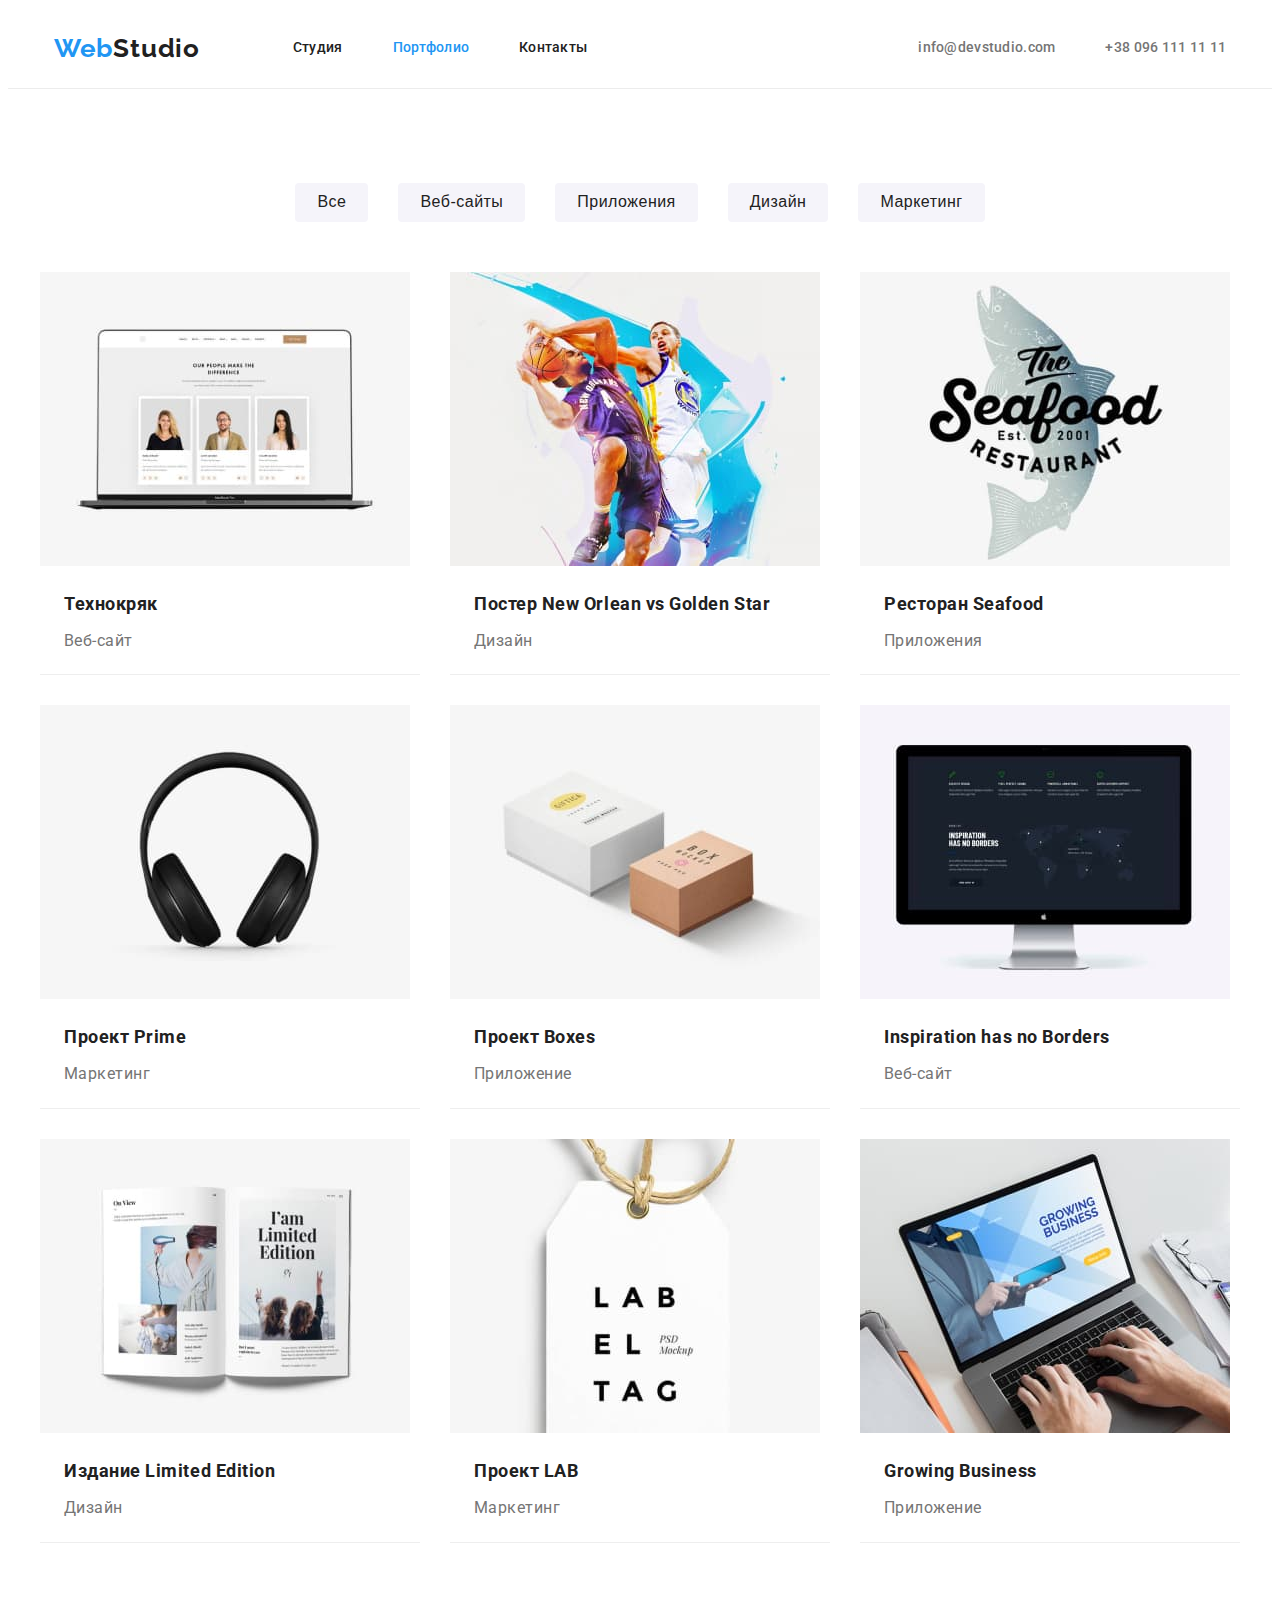
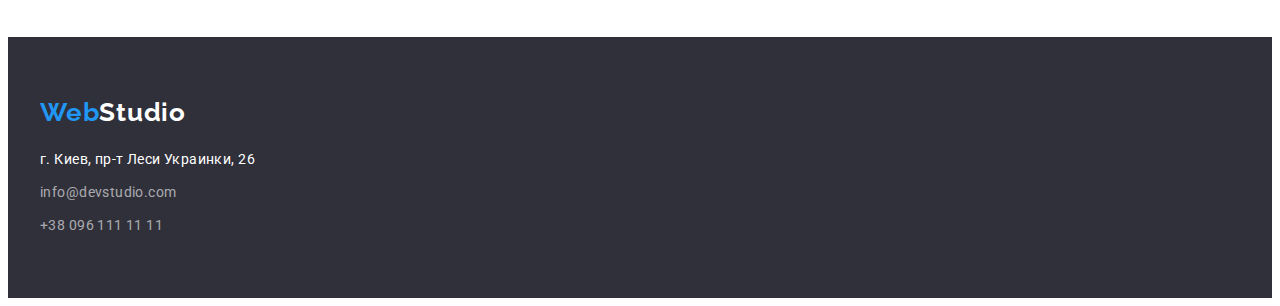
==== portfolio.html @ 439fa6ab "copy hw3" ====
<!DOCTYPE html>
<html lang="ru">
    <head>
   
        <meta charset="UTF-8">
        <meta http-equiv="X-UA-Compatible" content="IE=edge">
        <meta name="viewport" content="width=device-width, initial-scale=1.0">
        <title>Portfolio</title>
        
        <link rel="preconnect" href="https://fonts.googleapis.com">
        <link rel="preconnect" href="https://fonts.gstatic.com" crossorigin>
        <link
        rel="stylesheet"
        href="https://cdnjs.cloudflare.com/ajax/libs/modern-normalize/1.1.0/modern-normalize.min.css"
        integrity="sha512-wpPYUAdjBVSE4KJnH1VR1HeZfpl1ub8YT/NKx4PuQ5NmX2tKuGu6U/JRp5y+Y8XG2tV+wKQpNHVUX03MfMFn9Q=="
        crossorigin="anonymous"
        referrerpolicy="no-referrer"
        />
        <link href="https://fonts.googleapis.com/css2?family=Raleway:wght@700&family=Roboto:wght@400;500;700;900&display=swap" rel="stylesheet">
        <link rel="stylesheet" href="./css/styles.css">
    </head>
    <body>
      <header class="header">
          <div class="container header-container">
             <a  class="logo link" href="./index.html" lang="en"><span class="logo-span">Web</span>Studio</a>
             <nav class="header-nav ">
                 <ul class="list header-nav-list" >
                   <li class="header-nav-item">
                       <a class="link header-nav-link " href="./index.html">Студия</a>
                   </li>
                   <li class="header-nav-item">
                       <a class="link header-nav-link curent" href="./portfolio.html">Портфолио</a>
                   </li>
                   <li class="header-nav-item">
                       <a class="link header-nav-link" href="">Контакты</a>
                   </li>
                 </ul>
             </nav>
             <ul class="list header-contacts">
                 <li class="header-contact-item">
                     <a class="link header-contacts-link" href="mailto:info@devstudio.com">info@devstudio.com</a>
                </li>
                 <li>
                     <a class="link header-contacts-link" href="tel:+380961111111">+38 096 111 11 11</a>
                </li>
             </ul>
          </div>
      </header>
  <main>
      <section>
          <div class="container">
          <h2 class="visually-hidden"> Примеры работ</h2>
          <ul class="list button-list">
              <li class="button-item" >
                  <button class="portfolio-button" type="button">Все</button> 
            </li>
              <li class="button-item">
                  <button class="portfolio-button" type="button">Веб-сайты</button> 
            </li>
              <li class="button-item">
                  <button class="portfolio-button" type="button">Приложения</button> 
            </li>
              <li class="button-item">
                  <button class="portfolio-button" type="button">Дизайн</button> 
            </li>
              <li class="button-item">
                  <button class="portfolio-button" type="button">Маркетинг</button> 
            </li>
          </ul>
          <ul class="list examp-list">
              <li class="examp-item">
                  <img src="./images/prtf1.jpg" alt="Веб-сайт" width="370">
                  <h3 class="item-title examp-item-title">Технокряк</h3>
                  <p class="item-text examp-item-text">Веб-сайт</p>
              </li>
              <li  class="examp-item">
                  <img src="./images/prtf2.jpg" alt="Постер" width="370">
                  <h3 class="item-title examp-item-title">Постер New Orlean vs Golden Star</h3>
                  <p class="item-text examp-item-text">Дизайн</p>
              </li>
              <li  class="examp-item">
                  <img src="./images/prtf3.jpg" alt="рыба" width="370">
                  <h3 class="item-title examp-item-title">Ресторан Seafood</h3>
                  <p class="item-text examp-item-text">Приложения</p>
              </li>
              <li  class="examp-item">
                  <img src="./images/prtf4.jpg" alt="наушники" width="370">
                  <h3 class="item-title examp-item-title">Проект Prime</h3>
                  <p class="item-text examp-item-text" >Маркетинг</p>
              </li>
              <li  class="examp-item">
                  <img src="./images/prtf5.jpg" alt="коробки" width="370">
                  <h3 class="item-title examp-item-title">Проект Boxes</h3>
                  <p class="item-text examp-item-text">Приложение</p>
              </li>
              <li class="examp-item">
                  <img src="./images/prtf6.jpg" alt="черный Веб-сайт" width="370">
                  <h3 class="item-title examp-item-title">Inspiration has no Borders</h3>
                  <p class="item-text examp-item-text">Веб-сайт</p>
              </li>
              <li class="examp-item">
                  <img src="./images/prtf7.jpg" alt="книга" width="370">
                  <h3 class="item-title examp-item-title">Издание Limited Edition</h3>
                  <p class="item-text examp-item-text">Дизайн</p>
              </li>
              <li  class="examp-item">
                  <img src="./images/prtf8.jpg" alt="Этикетка" width="370">
                  <h3 class="item-title examp-item-title">Проект LAB</h3>
                  <p class="item-text examp-item-text">Маркетинг</p>
              </li>
              <li class="examp-item">
                  <img src="./images/prtf9.jpg" alt="ноутбук" width="370">
                  <h3 class="item-title examp-item-title">Growing Business</h3>
                  <p class="item-text examp-item-text">Приложение</p>
              </li>
              

          </ul>
        </div>

      </section>

  </main>
  <footer class="footer">
    <div class="container footer-container">
      <a  class="footer-logo logo link" href="" lang="en"><span class="logo-span">Web</span>Studio</a>
     <address class="address">
         <ul class="list" >
         <li class="footer-list-item">
             <a class="link address-link" target="_blank" rel="noopener noreferrer" href="https://www.google.com/maps/place/%D0%B1%D1%83%D0%BB.+%D0%9B%D0%B5%D1%81%D0%B8+%D0%A3%D0%BA%D1%80%D0%B0%D0%B8%D0%BD%D0%BA%D0%B8,+26,+%D0%9A%D0%B8%D0%B5%D0%B2,+02000/@50.4265807,30.5361971,17z/data=!3m1!4b1!4m5!3m4!1s0x40d4cf0e033ecbe9:0x57a4dffefec77da0!8m2!3d50.4265807!4d30.5383858">г. Киев, пр-т Леси Украинки, 26</a>
         </li>
         <li class="footer-list-item">
             <a class="link footer-contacts" href="mailto:info@devstudio.com">info@devstudio.com</a>
         </li>
         <li class="footer-list-item">
             <a class="link footer-contacts" href="tel:+380961111111">+38 096 111 11 11</a>
         </li>
     </ul>

     </address>
    </div>
     


 </footer>

</body>
</html>
---- css/styles.css ----
body{font-family: 'Roboto',sans-serif;
  background-color: var(--background-color-main);
  line-height: 1.71;
  letter-spacing: 0.03em;
  color:var(--color-main);
  font-size: 14px;
  font-weight: 400;
}

:root {--background-color-main: #FFFFFF;
       --background-color-2: #2F303A;
       --color-main: #757575;
       --color-2: #FFFFFF;
       --color-h: #212121;
      } 
/* -----------------utility styles-------- */
p,
h1,
h2,
h3,
h4,
h5,
h6 {
    margin: 0;
}

ul {
    margin: 0;
    padding: 0;
}

img {
    display: block;
}

.link{
  text-decoration: none;
}

.list{
  list-style: none;
}

.title{
    font-weight: 700;
   font-size: 36px;
   line-height: 1.16;
   text-align: center;
   letter-spacing: 0.03em;
   color:var(--color-h); 
}

.item-title{
  font-weight: 700;
  font-size: 14px;
  line-height: 1.14;
  letter-spacing: 0.03em;
  color: var(--color-h);
}

.item-text{
  font-size: 14px;
  line-height: 1.71;
  letter-spacing: 0.03em;
  color:var(--color-main);
}

.visually-hidden {
  position: absolute;
  white-space: nowrap;
  width: 1px;
  height: 1px;
  overflow: hidden;
  border: 0;
  padding: 0;
  clip: rect(0 0 0 0);
  clip-path: inset(50%);
  margin: -1px;
}

.container {
  width: 1200px;
  padding-left: 15px;
  padding-right: 15px;
  margin-left: auto;
 margin-right: auto;
 /* outline: 2px solid orangered; */
 justify-content: center;
}




/*------------ HEADER -----------------*/
.header{
  border-bottom: 1px solid #ECECEC;
}

.header-container{
  display: flex ;
  align-items: center;

}

.logo{
 font-weight: 700;
 font-size: 26px;
 line-height: 1.19;
 letter-spacing: 0.03em;
 color: var(--color-h);
 font-family: "Raleway",sans-serif;
}

.logo-span{
  color: #2196F3;
}

.header-nav-list{
  display: flex;
  margin-left: 93px;
}

.header-nav-item:not(:last-child){
  margin-right: 50px;
}

.header-contacts{
  display: flex;
  margin-left: 331px;
}

.header-contact-item{
  margin-right: 50px;
}

.header-nav-link{color: var(--color-h);
  font-weight: 500;
  font-size: 14px;
  line-height: 1.14;
  letter-spacing: 0.02em;
  padding-top: 32px;
  padding-bottom: 32px;
  display: block;
   
}

.header-contacts-link{
  color: var(--color-main);
  font-weight: 500;
  font-size: 14px;
  line-height: 1.14;
  letter-spacing: 0.02em;
  padding-top: 32px;
  padding-bottom: 32px;
  display: block;
}


.curent{
  color: #2196F3;
}
 
.header-contacts .link:focus,
.header-contacts .link:hover,
.header-nav .link:hover,
.header-nav .link:focus{
  color: #2196F3;
}

/*------------ HERO -----------------*/
.hero{
  background-color: var(--background-color-2);
}

.hero-container{
  min-height: 600px;
  text-align: center;
  width: 1200px;
  margin-left: auto;
  margin-right: auto;
 
}


.hero-title{
  display: block;
  font-weight: 900;
  font-size: 44px;
  line-height: 1.36;
  
  letter-spacing: 0.06em;
  text-transform: uppercase;
  color:var(--color-2);
  padding: 200px 252px 0px 252px;
  
}

.hero-button{
  font-family: "Roboto", sans-serif;
  font-weight: 700;
  font-size: 16px;
  line-height: 1.87;
  letter-spacing: 0.06em;
  color:var(--color-2);
  background-color: #2196F3;
  cursor: pointer;
  margin-top:30px;
  min-width: 200px;
  min-height: 50px;
  padding: 10px 32px 10px 32px;
  border-radius: 4px;
  border: none;

}
/*------------ ADVANTAGES -----------------*/
.adv-list{
  display: flex;
  padding-top: 94px;
  padding-bottom: 4px;
}

.adv-item:not(:last-child){
  margin-right: 30px;
}

.adv-item-title{
  text-transform: uppercase;
}

.adv-item-text{
 margin-top: 10px;
 width: 270px;
 min-height: 75px;
}

/*------------ WORKS -----------------*/
 .works-container{
 padding-bottom: 94px;
 padding-top: 94px;
}

.works-list{
 display: flex;
 margin-top: 50px;
}
.works-list-item:not(:last-child){
  margin-right: 30px;
}
 
/*------------ TEAM -----------------*/
.team{
 background-color:  #F5F4FA;
}

.team-container{ 
  padding-bottom: 94px;
  padding-top: 94px;
}

.team-list{
  display:flex;
  margin-top: 50px;

}

.team-list-item{
  background-color: var(--background-color-main);
  text-align: center;
  padding-bottom: 30px;
  box-shadow: 0px 1px 3px rgba(0, 0, 0, 0.12), 0px 1px 1px rgba(0, 0, 0, 0.14), 0px 2px 1px rgba(0, 0, 0, 0.2);
  border-radius: 0px 0px 4px 4px;
  display: block;

}

.team-list-item:not(:last-child){
  margin-right: 30px;
}

.team-item-title{
    margin-top: 30px;
    font-weight: 500;
    line-height: 1.19;

}

.team-item-text{
  margin-top: 10px;
  line-height: 1.19;
}

/*------------ FOOTER -----------------*/
.footer{
  background-color: var(--background-color-2);
}

.footer-logo{
  color: var(--color-2);
  display: block;
  padding-top: 60px;
  padding-bottom: 0;
}

.address{
  margin-top: 20px;
  padding-bottom: 60px;
}

.address-link{
  font-style: normal;
  font-size: 14px;
  line-height: 1.71;
  letter-spacing: 0.03em;
  color:var(--color-2)
 
}

.footer-list-item:not(:last-child){
  margin-bottom: 9px;
}

.footer-contacts{
  font-style: normal;
  font-size: 14px;
  line-height: 1.71;
  letter-spacing: 0.03em;
  color: rgba(255, 255, 255, 0.6);
}

/* -------------------PORTFOLIO----------- */
.button-list{
  display: flex;
  justify-content: center;
  padding-top: 94px;
  margin-bottom: 50px;
}

.button-item:not(:last-child){
  margin-right: 30px;
}

.portfolio-button{
  font-family: "Roboto" sans-serif;
  font-weight: 500;
  font-size: 16px;
  line-height: 1.67;
  letter-spacing: 0.03em;
  color: var(--color-h);
  cursor: pointer;
  border-radius: 4px;
  border: none;
  background-color: #F5F4FA;
  padding: 6px 22px;
}

.portfolio-button:hover,.portfolio-button:focus{
  background-color:#2196F3;
  color:var(--color-2) ;
  cursor: pointer;
}

.examp-list{
  display: flex;
  flex-wrap: wrap;
  margin: -15px;
  padding-bottom: 94px;
}

.examp-item{
 flex-basis: calc(100% /3 - 30px);
 margin: 15px;
 border-bottom: 1px solid #EEEEEE;
 
 
}

.examp-item-title{
  margin-top: 20px;
  padding-right: 24px;
  padding-left: 24px;
  line-height: 2;
  font-size:  18px;
}

.examp-item-text{
  margin-top: 4px;
  padding-right: 24px;
  padding-left: 24px;
  padding-bottom: 19px;
  line-height: 1.86;
  font-size:  16px;
}
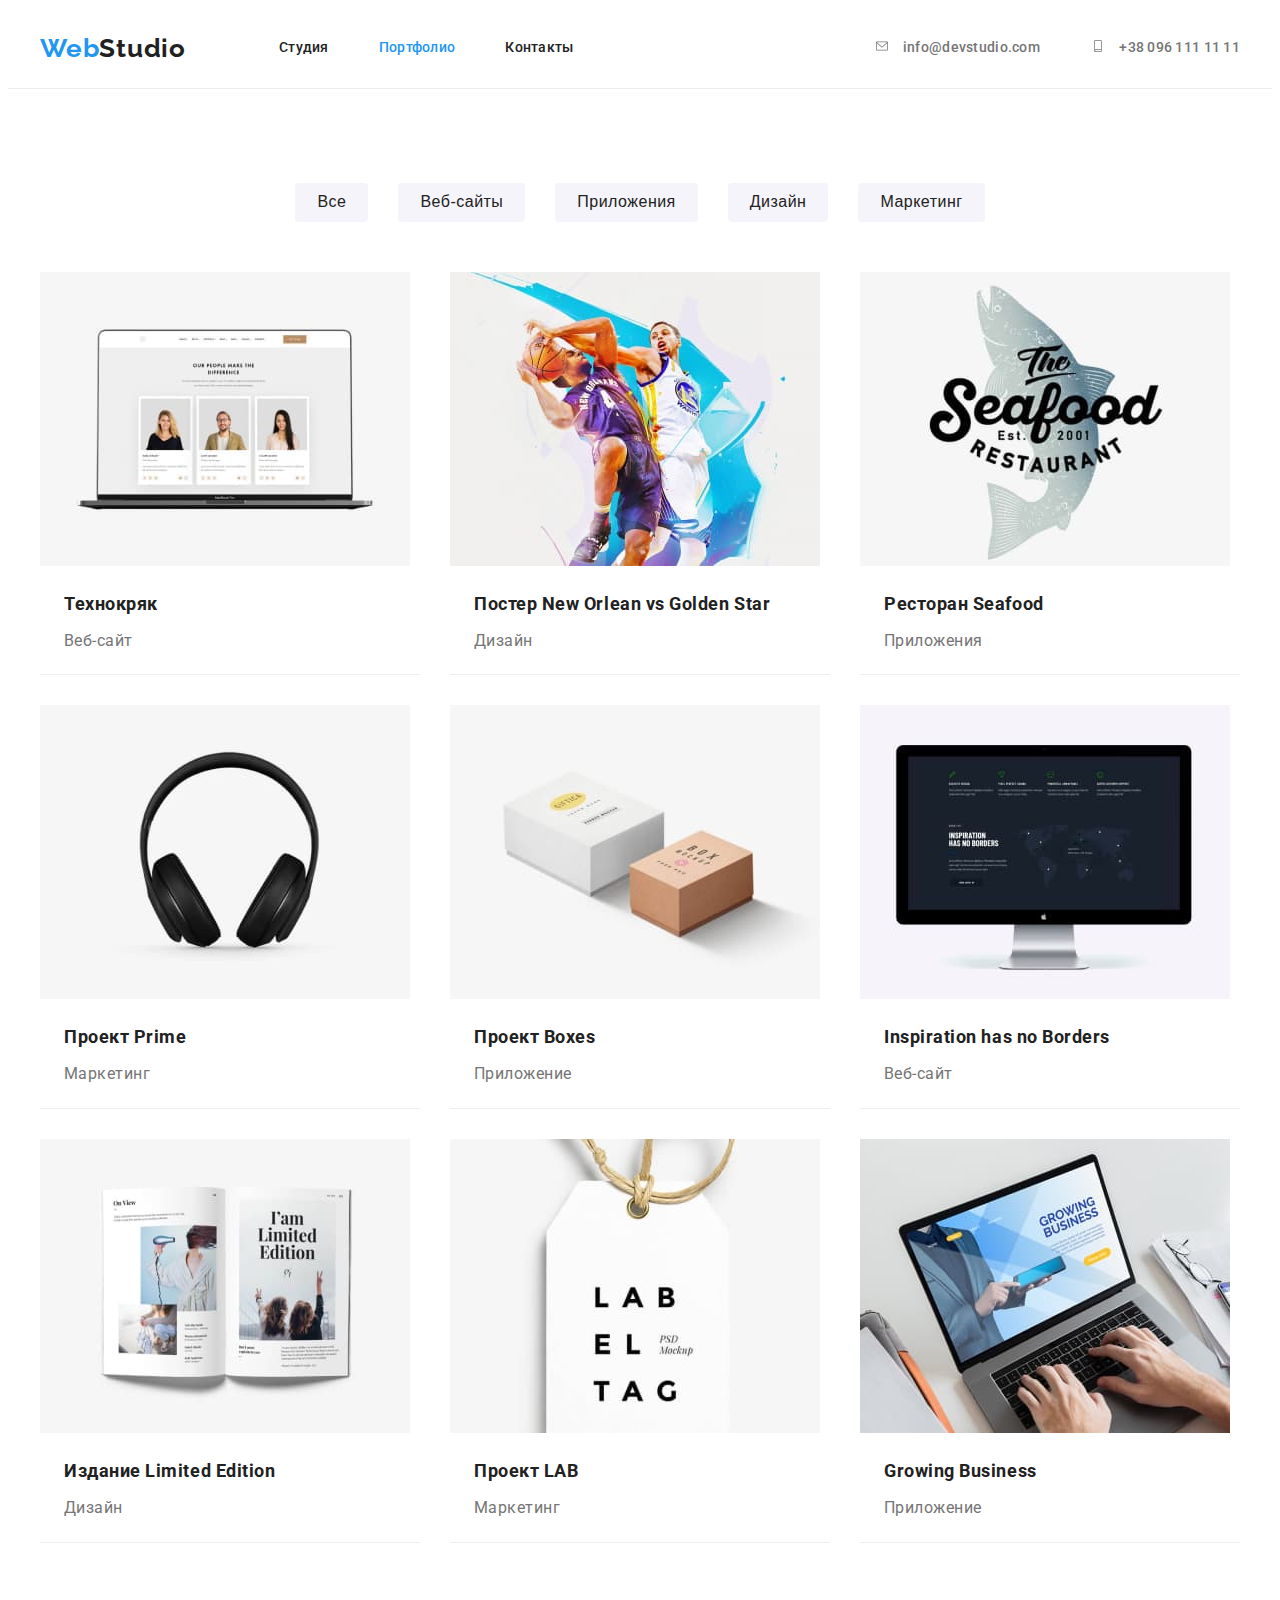
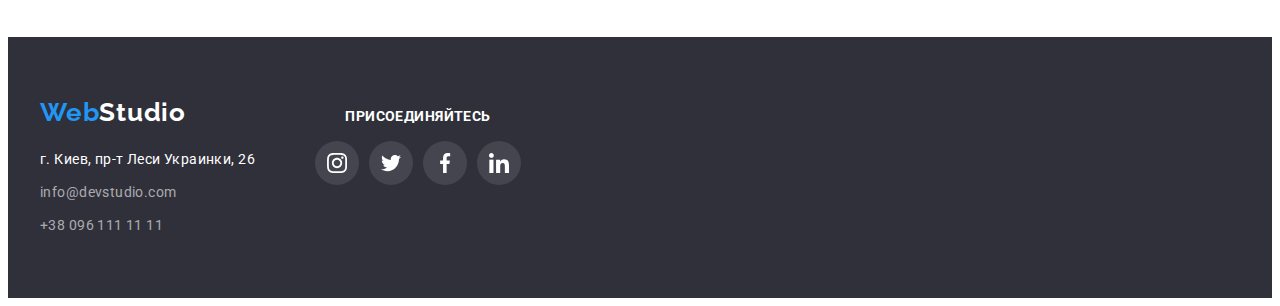
==== commit 1f93973e: "add svg" ====
--- a/portfolio.html
+++ b/portfolio.html
@@ -37,13 +37,31 @@
                  </ul>
              </nav>
              <ul class="list header-contacts">
-                 <li class="header-contact-item">
-                     <a class="link header-contacts-link" href="mailto:info@devstudio.com">info@devstudio.com</a>
+                <li class="header-contact-item">
+                    <a class="link header-contacts-link" href="mailto:info@devstudio.com">
+                        <svg class="contact-icon">
+                            <use href="images/icons.svg#icon-envelope">
+        
+                            </use>
+                
+                        </svg>
+                        info@devstudio.com
+                    </a>
+                    
                 </li>
-                 <li>
-                     <a class="link header-contacts-link" href="tel:+380961111111">+38 096 111 11 11</a>
-                </li>
-             </ul>
+                <li>
+                    <a class="link header-contacts-link" href="tel:+380961111111">
+                        <svg class="contact-icon">
+                           <use href="images/icons.svg#icon-smartphone">
+     
+                            </use>
+            
+                        </svg>
+                         +38 096 111 11 11
+                    </a>
+                   
+               </li>
+            </ul>
           </div>
       </header>
   <main>
@@ -69,49 +87,67 @@
           </ul>
           <ul class="list examp-list">
               <li class="examp-item">
-                  <img src="./images/prtf1.jpg" alt="Веб-сайт" width="370">
-                  <h3 class="item-title examp-item-title">Технокряк</h3>
-                  <p class="item-text examp-item-text">Веб-сайт</p>
-              </li>
-              <li  class="examp-item">
-                  <img src="./images/prtf2.jpg" alt="Постер" width="370">
-                  <h3 class="item-title examp-item-title">Постер New Orlean vs Golden Star</h3>
-                  <p class="item-text examp-item-text">Дизайн</p>
-              </li>
-              <li  class="examp-item">
-                  <img src="./images/prtf3.jpg" alt="рыба" width="370">
-                  <h3 class="item-title examp-item-title">Ресторан Seafood</h3>
-                  <p class="item-text examp-item-text">Приложения</p>
-              </li>
-              <li  class="examp-item">
+                  <a class="link" href="">
+                    <img src="./images/prtf1.jpg" alt="Веб-сайт" width="370">
+                    <h3 class="item-title examp-item-title">Технокряк</h3>
+                    <p class="item-text examp-item-text">Веб-сайт</p>
+                </a>
+              </li>
+              <li  class="examp-item">
+                  <a class="link" href="">
+                    <img src="./images/prtf2.jpg" alt="Постер" width="370">
+                    <h3 class="item-title examp-item-title">Постер New Orlean vs Golden Star</h3>
+                    <p class="item-text examp-item-text">Дизайн</p>
+                  </a>
+              </li>
+              <li  class="examp-item">
+                  <a class="link" href="">
+                    <img src="./images/prtf3.jpg" alt="рыба" width="370">
+                    <h3 class="item-title examp-item-title">Ресторан Seafood</h3>
+                    <p class="item-text examp-item-text">Приложения</p>
+                </a>
+                </li>
+              <li  class="examp-item">
+                  <a  class="link" href="">
                   <img src="./images/prtf4.jpg" alt="наушники" width="370">
                   <h3 class="item-title examp-item-title">Проект Prime</h3>
                   <p class="item-text examp-item-text" >Маркетинг</p>
-              </li>
-              <li  class="examp-item">
+                </a>
+              </li>
+              <li  class="examp-item">
+                  <a class="link" href="">
                   <img src="./images/prtf5.jpg" alt="коробки" width="370">
                   <h3 class="item-title examp-item-title">Проект Boxes</h3>
                   <p class="item-text examp-item-text">Приложение</p>
-              </li>
-              <li class="examp-item">
+                </a>
+              </li>
+              <li class="examp-item">
+                <a class="link" href="">
                   <img src="./images/prtf6.jpg" alt="черный Веб-сайт" width="370">
                   <h3 class="item-title examp-item-title">Inspiration has no Borders</h3>
                   <p class="item-text examp-item-text">Веб-сайт</p>
-              </li>
-              <li class="examp-item">
+                </a>
+              </li>
+              <li class="examp-item">
+                <a class="link" href="">
                   <img src="./images/prtf7.jpg" alt="книга" width="370">
                   <h3 class="item-title examp-item-title">Издание Limited Edition</h3>
                   <p class="item-text examp-item-text">Дизайн</p>
-              </li>
-              <li  class="examp-item">
+                </a>
+              </li>
+              <li  class="examp-item">
+                <a class="link" href="">
                   <img src="./images/prtf8.jpg" alt="Этикетка" width="370">
                   <h3 class="item-title examp-item-title">Проект LAB</h3>
                   <p class="item-text examp-item-text">Маркетинг</p>
-              </li>
-              <li class="examp-item">
+                </a>
+              </li>
+              <li class="examp-item">
+                <a class="link" href="">
                   <img src="./images/prtf9.jpg" alt="ноутбук" width="370">
                   <h3 class="item-title examp-item-title">Growing Business</h3>
                   <p class="item-text examp-item-text">Приложение</p>
+                </a>
               </li>
               
 
@@ -123,21 +159,65 @@
   </main>
   <footer class="footer">
     <div class="container footer-container">
-      <a  class="footer-logo logo link" href="" lang="en"><span class="logo-span">Web</span>Studio</a>
-     <address class="address">
+        <div class="left-right-footer">
+      <div class="left-footer"> 
+        
+         <a  class="footer-logo logo link" href="" lang="en"><span class="logo-span">Web</span>Studio</a>
+         <address class="address">
          <ul class="list" >
-         <li class="footer-list-item">
-             <a class="link address-link" target="_blank" rel="noopener noreferrer" href="https://www.google.com/maps/place/%D0%B1%D1%83%D0%BB.+%D0%9B%D0%B5%D1%81%D0%B8+%D0%A3%D0%BA%D1%80%D0%B0%D0%B8%D0%BD%D0%BA%D0%B8,+26,+%D0%9A%D0%B8%D0%B5%D0%B2,+02000/@50.4265807,30.5361971,17z/data=!3m1!4b1!4m5!3m4!1s0x40d4cf0e033ecbe9:0x57a4dffefec77da0!8m2!3d50.4265807!4d30.5383858">г. Киев, пр-т Леси Украинки, 26</a>
-         </li>
-         <li class="footer-list-item">
-             <a class="link footer-contacts" href="mailto:info@devstudio.com">info@devstudio.com</a>
-         </li>
-         <li class="footer-list-item">
-             <a class="link footer-contacts" href="tel:+380961111111">+38 096 111 11 11</a>
-         </li>
-     </ul>
-
-     </address>
+                 <li class="footer-list-item">
+                     <a class="link address-link" target="_blank" rel="noopener noreferrer" href="https://www.google.com/maps/place/%D0%B1%D1%83%D0%BB.+%D0%9B%D0%B5%D1%81%D0%B8+%D0%A3%D0%BA%D1%80%D0%B0%D0%B8%D0%BD%D0%BA%D0%B8,+26,+%D0%9A%D0%B8%D0%B5%D0%B2,+02000/@50.4265807,30.5361971,17z/data=!3m1!4b1!4m5!3m4!1s0x40d4cf0e033ecbe9:0x57a4dffefec77da0!8m2!3d50.4265807!4d30.5383858">г. Киев, пр-т Леси Украинки, 26</a>
+                 </li>
+                 <li class="footer-list-item">
+                     <a class="link footer-contacts" href="mailto:info@devstudio.com">info@devstudio.com</a>
+                 </li>
+                 <li class="footer-list-item">
+                     <a class="link footer-contacts" href="tel:+380961111111">+38 096 111 11 11</a>
+                 </li>
+             </ul>
+         </address>
+      </div>
+      <div class="wright-footer">
+          <h3 class="wright-footer-title">
+             присоединяйтесь
+          </h3>
+          <ul class="team-soc list">
+             <li class="team-soc-item">
+                 <a class="team-soc-link footer-soc-link" href="" >
+                    <svg class="soc-icon footer-soc-icon">
+                            <use href=images/icons.svg#icon-instagram-1>
+                            </use> 
+                    </svg>  
+                 </a>
+             </li>
+             <li class="team-soc-item" >
+                <a class="team-soc-link footer-soc-link" href="" >
+                    <svg class="soc-icon footer-soc-icon">
+                            <use href=images/icons.svg#icon-twitter-1>
+                            </use> 
+                    </svg>  
+                 </a>
+             </li>
+             <li class="team-soc-item">
+                <a class="team-soc-link footer-soc-link" href="" >
+                    <svg class="soc-icon footer-soc-icon">
+                            <use href=images/icons.svg#icon-facebook-1>
+                            </use> 
+                    </svg>  
+                 </a>
+             </li>
+             <li class="team-soc-item">
+                <a class="team-soc-link footer-soc-link" href="" >
+                    <svg class="soc-icon footer-soc-icon ">
+                            <use href=images/icons.svg#icon-linkedin-1>
+                            </use> 
+                    </svg>  
+                 </a>
+             </li>
+         </ul>
+      </div>
+     </div>
+
     </div>
      
 
--- a/css/styles.css
+++ b/css/styles.css
@@ -1,18 +1,20 @@
-body{font-family: 'Roboto',sans-serif;
+body {
+  font-family: "Roboto", sans-serif;
   background-color: var(--background-color-main);
   line-height: 1.71;
   letter-spacing: 0.03em;
-  color:var(--color-main);
+  color: var(--color-main);
   font-size: 14px;
   font-weight: 400;
 }
 
-:root {--background-color-main: #FFFFFF;
-       --background-color-2: #2F303A;
-       --color-main: #757575;
-       --color-2: #FFFFFF;
-       --color-h: #212121;
-      } 
+:root {
+  --background-color-main: #ffffff;
+  --background-color-2: #2f303a;
+  --color-main: #757575;
+  --color-2: #ffffff;
+  --color-h: #212121;
+}
 /* -----------------utility styles-------- */
 p,
 h1,
@@ -21,48 +23,48 @@
 h4,
 h5,
 h6 {
-    margin: 0;
+  margin: 0;
 }
 
 ul {
-    margin: 0;
-    padding: 0;
+  margin: 0;
+  padding: 0;
 }
 
 img {
-    display: block;
-}
-
-.link{
+  display: block;
+}
+
+.link {
   text-decoration: none;
 }
 
-.list{
+.list {
   list-style: none;
 }
 
-.title{
-    font-weight: 700;
-   font-size: 36px;
-   line-height: 1.16;
-   text-align: center;
-   letter-spacing: 0.03em;
-   color:var(--color-h); 
-}
-
-.item-title{
+.title {
   font-weight: 700;
+  font-size: 36px;
+  line-height: 1.16;
+  text-align: center;
+  letter-spacing: 0.03em;
+  color: var(--color-h);
+}
+
+.item-title {
+  font-weight: 700;
   font-size: 14px;
   line-height: 1.14;
   letter-spacing: 0.03em;
   color: var(--color-h);
 }
 
-.item-text{
+.item-text {
   font-size: 14px;
   line-height: 1.71;
   letter-spacing: 0.03em;
-  color:var(--color-main);
+  color: var(--color-main);
 }
 
 .visually-hidden {
@@ -83,57 +85,65 @@
   padding-left: 15px;
   padding-right: 15px;
   margin-left: auto;
- margin-right: auto;
- /* outline: 2px solid orangered; */
- justify-content: center;
-}
-
-
-
+  margin-right: auto;
+  /* outline: 2px solid orangered; */
+  justify-content: center;
+}
 
 /*------------ HEADER -----------------*/
-.header{
-  border-bottom: 1px solid #ECECEC;
-}
-
-.header-container{
-  display: flex ;
+.header {
+  border-bottom: 1px solid #ececec;
+}
+
+.header-container {
+  display: flex;
   align-items: center;
-
-}
-
-.logo{
- font-weight: 700;
- font-size: 26px;
- line-height: 1.19;
- letter-spacing: 0.03em;
- color: var(--color-h);
- font-family: "Raleway",sans-serif;
-}
-
-.logo-span{
-  color: #2196F3;
-}
-
-.header-nav-list{
+}
+
+.logo {
+  font-weight: 700;
+  font-size: 26px;
+  line-height: 1.19;
+  letter-spacing: 0.03em;
+  color: var(--color-h);
+  font-family: "Raleway", sans-serif;
+}
+
+.logo-span {
+  color: #2196f3;
+}
+
+.header-nav-list {
   display: flex;
   margin-left: 93px;
 }
 
-.header-nav-item:not(:last-child){
+.header-nav-item:not(:last-child) {
   margin-right: 50px;
 }
 
-.header-contacts{
-  display: flex;
-  margin-left: 331px;
-}
-
-.header-contact-item{
+.header-contacts {
+  display: flex;
+  margin-left: auto;
+}
+
+.contact-icon {
+  width: 16px;
+  height: 12px;
+  margin-right: 10px;
+  fill: currentColor;
+}
+
+.contact-icon:hover .contact-icon:focus {
+  color: #2196f3;
+}
+
+.header-contact-item {
   margin-right: 50px;
 }
 
-.header-nav-link{color: var(--color-h);
+.header-nav-link {
+  color: var(--color-h);
   font-weight: 500;
   font-size: 14px;
   line-height: 1.14;
@@ -141,10 +151,9 @@
   padding-top: 32px;
   padding-bottom: 32px;
   display: block;
-   
-}
-
-.header-contacts-link{
+}
+
+.header-contacts-link {
   color: var(--color-main);
   font-weight: 500;
   font-size: 14px;
@@ -155,171 +164,253 @@
   display: block;
 }
 
-
-.curent{
-  color: #2196F3;
-}
- 
+.curent {
+  color: #2196f3;
+}
+
 .header-contacts .link:focus,
 .header-contacts .link:hover,
 .header-nav .link:hover,
-.header-nav .link:focus{
-  color: #2196F3;
+.header-nav .link:focus {
+  color: #2196f3;
 }
 
 /*------------ HERO -----------------*/
-.hero{
-  background-color: var(--background-color-2);
-}
-
-.hero-container{
+.hero {
+  width: 1600px;
+  background-image: linear-gradient(
+      rgba(47, 48, 58, 0.4),
+      rgba(47, 48, 58, 0.4)
+    ),
+    url(../images/hero-bg.jpg);
+  background-size: cover;
+  margin-left: auto;
+  margin-right: auto;
+  background-color: rgba(47, 48, 58, 0.4);
+}
+
+.hero-container {
   min-height: 600px;
   text-align: center;
   width: 1200px;
   margin-left: auto;
   margin-right: auto;
- 
-}
-
-
-.hero-title{
+}
+
+.hero-title {
   display: block;
   font-weight: 900;
   font-size: 44px;
   line-height: 1.36;
-  
+
   letter-spacing: 0.06em;
   text-transform: uppercase;
-  color:var(--color-2);
+  color: var(--color-2);
   padding: 200px 252px 0px 252px;
-  
-}
-
-.hero-button{
+}
+
+.hero-button {
   font-family: "Roboto", sans-serif;
   font-weight: 700;
   font-size: 16px;
   line-height: 1.87;
   letter-spacing: 0.06em;
-  color:var(--color-2);
-  background-color: #2196F3;
+  color: var(--color-2);
+  background-color: #2196f3;
   cursor: pointer;
-  margin-top:30px;
+  margin-top: 30px;
   min-width: 200px;
   min-height: 50px;
   padding: 10px 32px 10px 32px;
   border-radius: 4px;
   border: none;
-
 }
 /*------------ ADVANTAGES -----------------*/
-.adv-list{
+
+.adv-icon {
+  width: 70px;
+  height: 70px;
+  margin-top: 25px;
+}
+
+.adv-icon-bg {
+  background-color: #f5f4fa;
+  height: 120px;
+  margin-bottom: 30px;
+  text-align: center;
+}
+
+.adv-list {
   display: flex;
   padding-top: 94px;
   padding-bottom: 4px;
 }
 
-.adv-item:not(:last-child){
+.adv-item:not(:last-child) {
   margin-right: 30px;
 }
 
-.adv-item-title{
+.adv-item-title {
   text-transform: uppercase;
 }
 
-.adv-item-text{
- margin-top: 10px;
- width: 270px;
- min-height: 75px;
+.adv-item-text {
+  margin-top: 10px;
+  width: 270px;
+  min-height: 75px;
 }
 
 /*------------ WORKS -----------------*/
- .works-container{
- padding-bottom: 94px;
- padding-top: 94px;
-}
-
-.works-list{
- display: flex;
- margin-top: 50px;
-}
-.works-list-item:not(:last-child){
-  margin-right: 30px;
-}
- 
-/*------------ TEAM -----------------*/
-.team{
- background-color:  #F5F4FA;
-}
-
-.team-container{ 
+.works-container {
   padding-bottom: 94px;
   padding-top: 94px;
 }
 
-.team-list{
-  display:flex;
+.works-list {
+  display: flex;
   margin-top: 50px;
-
-}
-
-.team-list-item{
+}
+.works-list-item:not(:last-child) {
+  margin-right: 30px;
+}
+
+/*------------ TEAM -----------------*/
+.team {
+  background-color: #f5f4fa;
+}
+
+.team-container {
+  padding-bottom: 94px;
+  padding-top: 94px;
+}
+
+.team-list {
+  display: flex;
+  margin-top: 50px;
+}
+
+.team-list-item {
   background-color: var(--background-color-main);
   text-align: center;
   padding-bottom: 30px;
-  box-shadow: 0px 1px 3px rgba(0, 0, 0, 0.12), 0px 1px 1px rgba(0, 0, 0, 0.14), 0px 2px 1px rgba(0, 0, 0, 0.2);
+  box-shadow: 0px 1px 3px rgba(0, 0, 0, 0.12), 0px 1px 1px rgba(0, 0, 0, 0.14),
+    0px 2px 1px rgba(0, 0, 0, 0.2);
   border-radius: 0px 0px 4px 4px;
-  display: block;
-
-}
-
-.team-list-item:not(:last-child){
+}
+
+.team-list-item:not(:last-child) {
   margin-right: 30px;
 }
 
-.team-item-title{
-    margin-top: 30px;
-    font-weight: 500;
-    line-height: 1.19;
-
-}
-
-.team-item-text{
+.team-item-title {
+  margin-top: 30px;
+  font-weight: 500;
+  line-height: 1.2;
+}
+
+.team-item-text {
   margin-top: 10px;
-  line-height: 1.19;
+  line-height: 1.2;
+}
+
+.team-soc {
+  display: flex;
+  justify-content: center;
+}
+
+.team-soc-item:not(:last-child) {
+  margin-right: 10px;
+}
+
+.soc-icon {
+  width: 20px;
+  height: 20px;
+  fill: currentColor;
+  color: var(--color-main);
+}
+
+.soc-icon:hover,
+.soc-icon:focus {
+  color: #ffffff;
+}
+.team-soc-link:focus,
+.team-soc-link:hover {
+  background-color: #2196f3;
+}
+
+.team-soc-link {
+  width: 44px;
+  height: 44px;
+  border-radius: 50%;
+  display: flex;
+  align-items: center;
+  justify-content: center;
+  margin-top: 16px;
+}
+/*------------ Clients -----------------*/
+.client-container {
+  padding-top: 94px;
+  padding-bottom: 94px;
+}
+
+.client-list {
+  display: flex;
+  align-items: center;
+  justify-content: center;
+  margin-top: 50px;
+}
+
+.client-item:not(:last-child) {
+  margin-right: 30px;
+}
+
+.client-icon {
+  width: 172px;
+  height: 92px;
+  border: 1px solid #afb1b8;
+  fill: currentColor;
+  color: var(--color-main);
+}
+.client-icon:hover,
+.client-icon:focus {
+  color: #2196f3;
+  border-color: #2196f3;
 }
 
 /*------------ FOOTER -----------------*/
-.footer{
+.footer {
   background-color: var(--background-color-2);
 }
 
-.footer-logo{
+.left-right-footer {
+  display: flex;
+}
+
+.footer-logo {
   color: var(--color-2);
   display: block;
   padding-top: 60px;
   padding-bottom: 0;
 }
 
-.address{
+.address {
   margin-top: 20px;
   padding-bottom: 60px;
 }
 
-.address-link{
+.address-link {
   font-style: normal;
   font-size: 14px;
   line-height: 1.71;
   letter-spacing: 0.03em;
-  color:var(--color-2)
- 
-}
-
-.footer-list-item:not(:last-child){
+  color: var(--color-2);
+}
+
+.footer-list-item:not(:last-child) {
   margin-bottom: 9px;
 }
 
-.footer-contacts{
+.footer-contacts {
   font-style: normal;
   font-size: 14px;
   line-height: 1.71;
@@ -327,19 +418,40 @@
   color: rgba(255, 255, 255, 0.6);
 }
 
+.wright-footer-title {
+  font-weight: 700;
+  font-size: 14px;
+  line-height: 1.14;
+  text-transform: uppercase;
+  color: #ffffff;
+  text-align: center;
+}
+
+.wright-footer {
+  padding-top: 72px;
+
+  margin-left: 60px;
+}
+.footer-soc-link {
+  background: rgba(255, 255, 255, 0.1);
+}
+.footer-soc-icon {
+  color: #ffffff;
+}
+
 /* -------------------PORTFOLIO----------- */
-.button-list{
+.button-list {
   display: flex;
   justify-content: center;
   padding-top: 94px;
   margin-bottom: 50px;
 }
 
-.button-item:not(:last-child){
+.button-item:not(:last-child) {
   margin-right: 30px;
 }
 
-.portfolio-button{
+.portfolio-button {
   font-family: "Roboto" sans-serif;
   font-weight: 500;
   font-size: 16px;
@@ -349,47 +461,49 @@
   cursor: pointer;
   border-radius: 4px;
   border: none;
-  background-color: #F5F4FA;
+  background-color: #f5f4fa;
   padding: 6px 22px;
 }
 
-.portfolio-button:hover,.portfolio-button:focus{
-  background-color:#2196F3;
-  color:var(--color-2) ;
+.portfolio-button:hover,
+.portfolio-button:focus {
+  background-color: #2196f3;
+  color: var(--color-2);
   cursor: pointer;
 }
 
-.examp-list{
+.examp-list {
   display: flex;
   flex-wrap: wrap;
   margin: -15px;
   padding-bottom: 94px;
 }
 
-.examp-item{
- flex-basis: calc(100% /3 - 30px);
- margin: 15px;
- border-bottom: 1px solid #EEEEEE;
- 
- 
-}
-
-.examp-item-title{
+.examp-item {
+  flex-basis: calc(100% / 3 - 30px);
+  margin: 15px;
+  border-bottom: 1px solid #eeeeee;
+}
+
+.examp-item:focus,
+.examp-item:hover {
+  box-shadow: 0px 1px 1px rgba(0, 0, 0, 0.12), 0px 4px 4px rgba(0, 0, 0, 0.06),
+    1px 4px 6px rgba(0, 0, 0, 0.16);
+}
+
+.examp-item-title {
   margin-top: 20px;
   padding-right: 24px;
   padding-left: 24px;
   line-height: 2;
-  font-size:  18px;
-}
-
-.examp-item-text{
+  font-size: 18px;
+}
+
+.examp-item-text {
   margin-top: 4px;
   padding-right: 24px;
   padding-left: 24px;
   padding-bottom: 19px;
   line-height: 1.86;
-  font-size:  16px;
-}
-
-
-
+  font-size: 16px;
+}
